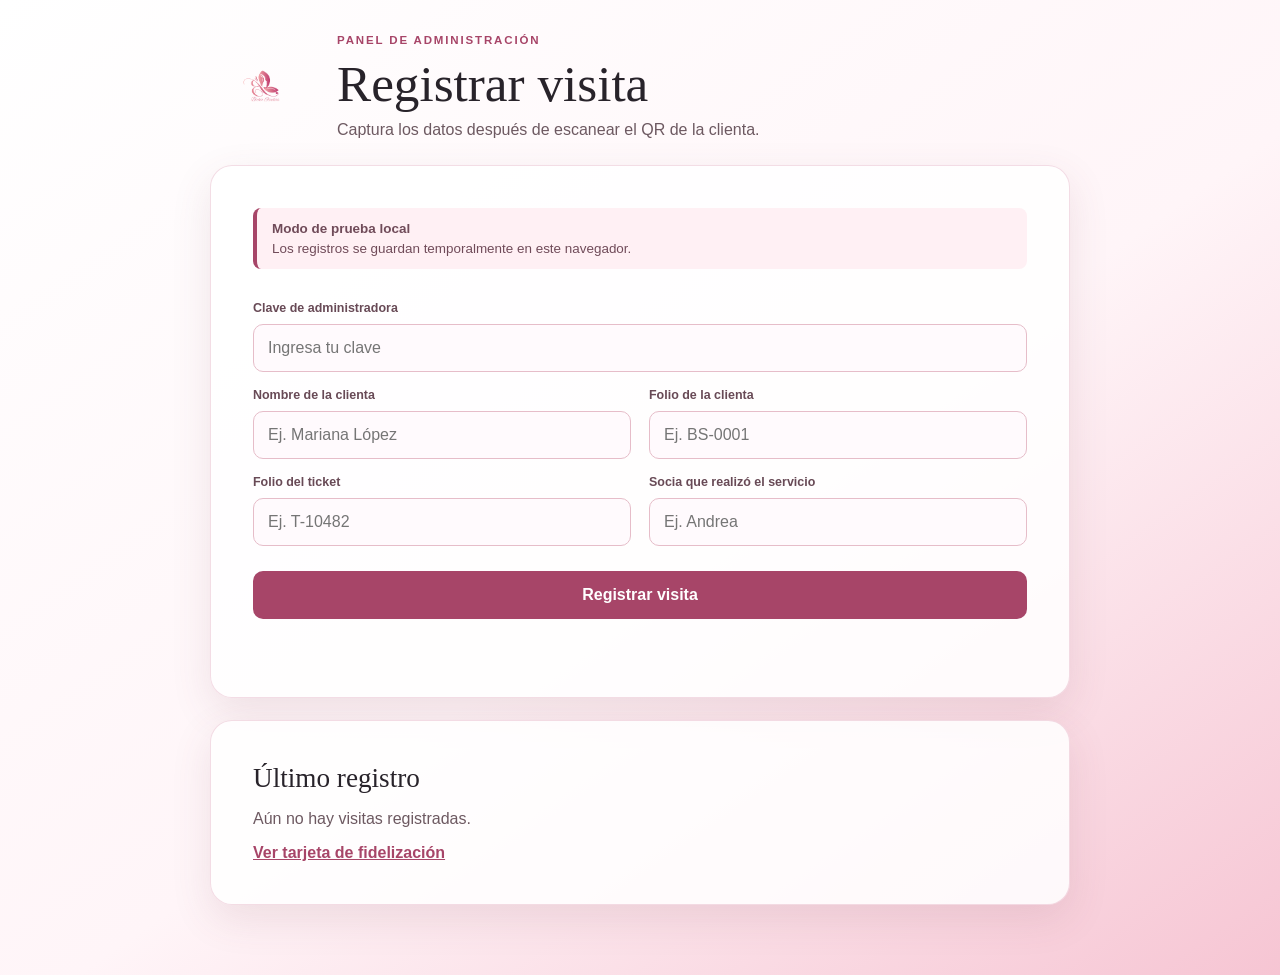
==== admin.html @ 4fb53526 "Publish Bicha Studios loyalty card" ====
<!doctype html>
<html lang="es"><head><meta charset="utf-8"><meta name="viewport" content="width=device-width, initial-scale=1"><meta name="theme-color" content="#f6c5d3"><title>Registro de visitas | Bicha Studios</title><link rel="stylesheet" href="admin.css"></head>
<body><main class="admin-shell"><header class="admin-header"><img src="LOGO BICHA.png" alt="Bicha Studios" class="logo"><div><p class="eyebrow">Panel de administración</p><h1>Registrar visita</h1><p>Captura los datos después de escanear el QR de la clienta.</p></div></header>
<section class="admin-card"><div class="notice"><strong>Modo de prueba local</strong><span>Los registros se guardan temporalmente en este navegador.</span></div><form id="adminForm"><label for="adminKey">Clave de administradora</label><input id="adminKey" name="adminKey" type="password" placeholder="Ingresa tu clave" required><div class="form-grid"><div><label for="clientName">Nombre de la clienta</label><input id="clientName" name="clientName" type="text" placeholder="Ej. Mariana López" required></div><div><label for="clientFolio">Folio de la clienta</label><input id="clientFolio" name="clientFolio" type="text" placeholder="Ej. BS-0001" required></div></div><div class="form-grid"><div><label for="ticket">Folio del ticket</label><input id="ticket" name="ticket" type="text" placeholder="Ej. T-10482" required></div><div><label for="partner">Socia que realizó el servicio</label><input id="partner" name="partner" type="text" placeholder="Ej. Andrea" required></div></div><button type="submit">Registrar visita</button><p id="message" class="message" role="status"></p></form></section><section class="last-registration" aria-live="polite"><h2>Último registro</h2><p id="lastRegistration">Aún no hay visitas registradas.</p><a href="index.html">Ver tarjeta de fidelización</a></section></main><script src="admin.js"></script></body></html>
---- admin.css ----
:root { --pink:#f6c5d3; --pink-dark:#a74568; --ink:#28232a; }
* { box-sizing:border-box; }
body { margin:0; min-width:320px; color:var(--ink); font-family:Arial,Helvetica,sans-serif; background:linear-gradient(145deg,#fff 0%,#fff5f8 55%,#f6c5d3 100%); }
.admin-shell { width:min(100%,900px); margin:auto; padding:34px 20px 70px; }
.admin-header { display:flex; align-items:center; gap:22px; margin-bottom:26px; }
.logo { width:105px; height:82px; object-fit:contain; mix-blend-mode:multiply; }
.eyebrow { margin:0 0 8px; color:var(--pink-dark); text-transform:uppercase; letter-spacing:.16em; font-size:.72rem; font-weight:700; }
h1,h2 { font-family:Georgia,serif; font-weight:500; } h1 { margin:0 0 8px; font-size:clamp(2rem,5vw,3.2rem); } h2 { margin:0 0 10px; font-size:1.7rem; }
.admin-header p:last-child { margin:0; color:#6d5961; }
.admin-card,.last-registration { padding:clamp(22px,5vw,42px); border:1px solid rgba(200,103,136,.22); border-radius:22px; background:rgba(255,255,255,.86); box-shadow:0 14px 40px rgba(125,65,84,.12); }
.notice { display:flex; flex-direction:column; gap:5px; margin-bottom:25px; padding:13px 15px; border-left:4px solid var(--pink-dark); border-radius:8px; background:#fff0f4; color:#704b59; font-size:.84rem; }
form { display:grid; gap:9px; } label { margin-top:7px; color:#684a56; font-size:.78rem; font-weight:700; }
.form-grid { display:grid; grid-template-columns:1fr 1fr; gap:18px; } .form-grid > div { display:grid; gap:9px; }
input { width:100%; padding:14px; border:1px solid #e6bdc9; border-radius:10px; outline:none; font:inherit; background:#fffafd; }
input:focus { border-color:var(--pink-dark); box-shadow:0 0 0 3px rgba(167,69,104,.13); }
button { margin-top:16px; padding:15px 20px; border:0; border-radius:10px; color:#fff; background:var(--pink-dark); font:inherit; font-weight:700; cursor:pointer; }
button:hover { background:#913b5c; } .message { min-height:22px; margin:5px 0 0; font-size:.85rem; }
.last-registration { margin-top:22px; } .last-registration p { color:#6d5961; } .last-registration a { color:var(--pink-dark); font-weight:700; }
@media (max-width:620px) { .admin-shell { padding:24px 12px 50px; } .admin-header { align-items:flex-start; gap:10px; } .logo { width:78px; height:65px; } .form-grid { grid-template-columns:1fr; gap:0; } }
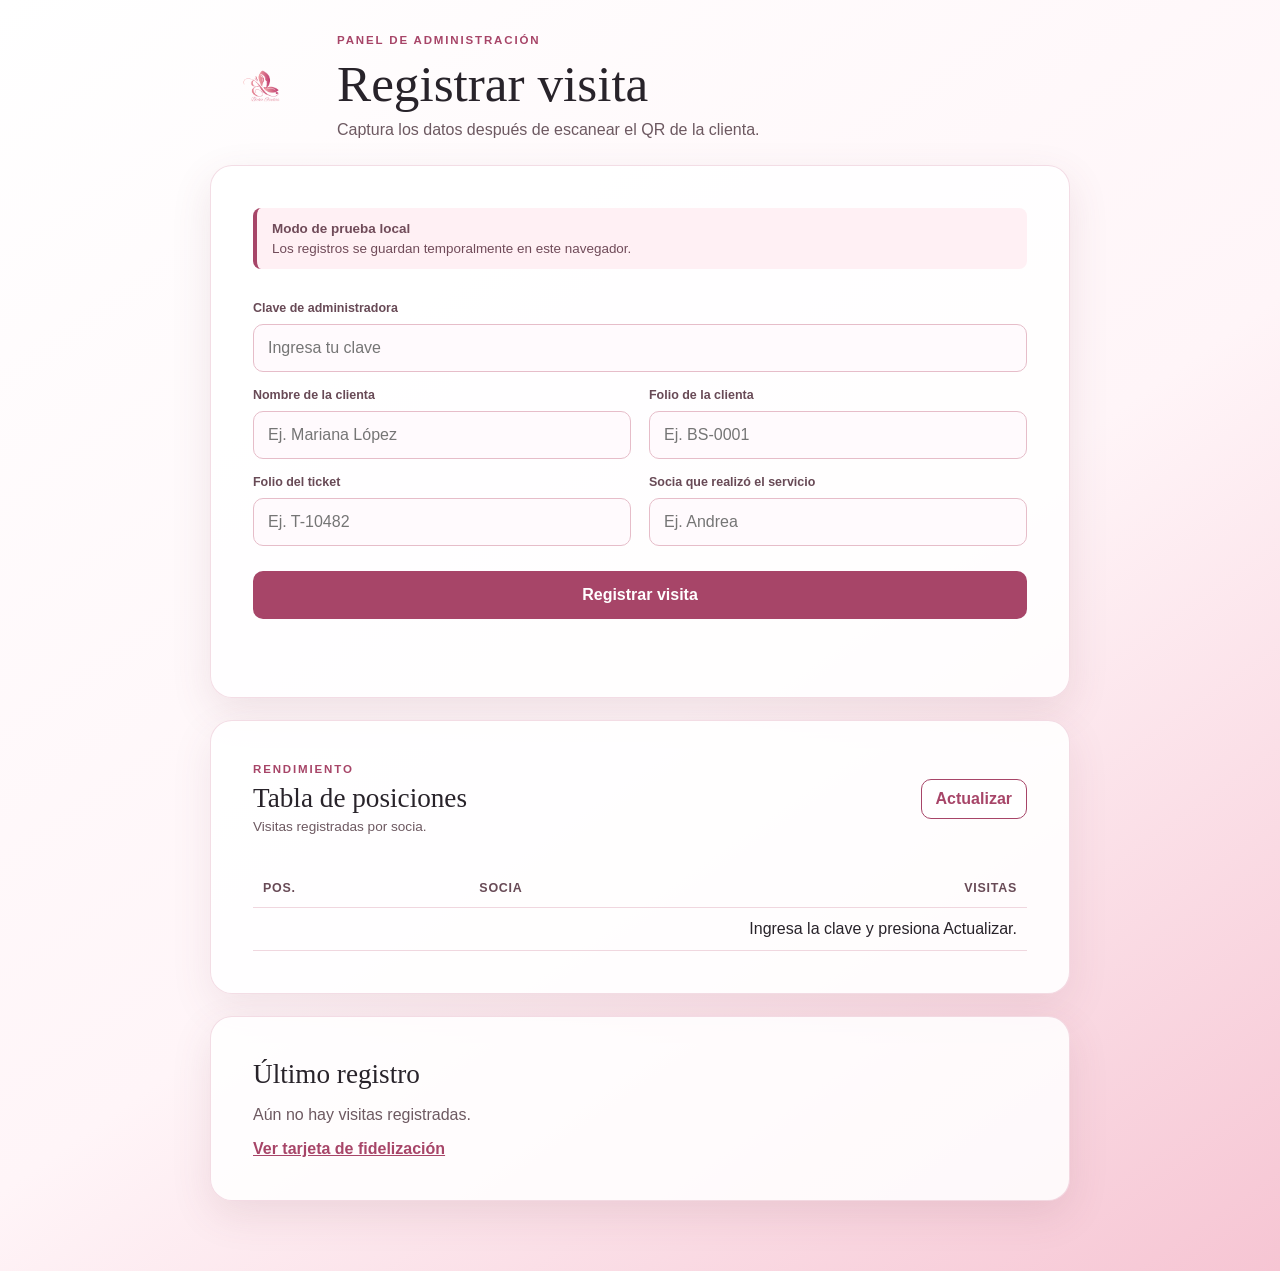
==== commit af3f4bf9: "Add four-stamp reward and admin leaderboard" ====
--- a/admin.html
+++ b/admin.html
@@ -1,4 +1,4 @@
 <!doctype html>
 <html lang="es"><head><meta charset="utf-8"><meta name="viewport" content="width=device-width, initial-scale=1"><meta name="theme-color" content="#f6c5d3"><title>Registro de visitas | Bicha Studios</title><link rel="stylesheet" href="admin.css"></head>
 <body><main class="admin-shell"><header class="admin-header"><img src="LOGO BICHA.png" alt="Bicha Studios" class="logo"><div><p class="eyebrow">Panel de administración</p><h1>Registrar visita</h1><p>Captura los datos después de escanear el QR de la clienta.</p></div></header>
-<section class="admin-card"><div class="notice"><strong>Modo de prueba local</strong><span>Los registros se guardan temporalmente en este navegador.</span></div><form id="adminForm"><label for="adminKey">Clave de administradora</label><input id="adminKey" name="adminKey" type="password" placeholder="Ingresa tu clave" required><div class="form-grid"><div><label for="clientName">Nombre de la clienta</label><input id="clientName" name="clientName" type="text" placeholder="Ej. Mariana López" required></div><div><label for="clientFolio">Folio de la clienta</label><input id="clientFolio" name="clientFolio" type="text" placeholder="Ej. BS-0001" required></div></div><div class="form-grid"><div><label for="ticket">Folio del ticket</label><input id="ticket" name="ticket" type="text" placeholder="Ej. T-10482" required></div><div><label for="partner">Socia que realizó el servicio</label><input id="partner" name="partner" type="text" placeholder="Ej. Andrea" required></div></div><button type="submit">Registrar visita</button><p id="message" class="message" role="status"></p></form></section><section class="last-registration" aria-live="polite"><h2>Último registro</h2><p id="lastRegistration">Aún no hay visitas registradas.</p><a href="index.html">Ver tarjeta de fidelización</a></section></main><script src="admin.js"></script></body></html>
+<section class="admin-card"><div class="notice"><strong>Modo de prueba local</strong><span>Los registros se guardan temporalmente en este navegador.</span></div><form id="adminForm"><label for="adminKey">Clave de administradora</label><input id="adminKey" name="adminKey" type="password" placeholder="Ingresa tu clave" required><div class="form-grid"><div><label for="clientName">Nombre de la clienta</label><input id="clientName" name="clientName" type="text" placeholder="Ej. Mariana López" required></div><div><label for="clientFolio">Folio de la clienta</label><input id="clientFolio" name="clientFolio" type="text" placeholder="Ej. BS-0001" required></div></div><div class="form-grid"><div><label for="ticket">Folio del ticket</label><input id="ticket" name="ticket" type="text" placeholder="Ej. T-10482" required></div><div><label for="partner">Socia que realizó el servicio</label><input id="partner" name="partner" type="text" placeholder="Ej. Andrea" required></div></div><button type="submit">Registrar visita</button><p id="message" class="message" role="status"></p></form></section><section class="leaderboard-card"><div class="leaderboard-head"><div><p class="eyebrow">Rendimiento</p><h2>Tabla de posiciones</h2><p>Visitas registradas por socia.</p></div><button id="refreshLeaderboard" type="button" class="secondary-button">Actualizar</button></div><p id="leaderboardMessage" class="message" role="status"></p><div class="table-wrap"><table><thead><tr><th>Pos.</th><th>Socia</th><th>Visitas</th></tr></thead><tbody id="leaderboardBody"><tr><td colspan="3">Ingresa la clave y presiona Actualizar.</td></tr></tbody></table></div></section><section class="last-registration" aria-live="polite"><h2>Último registro</h2><p id="lastRegistration">Aún no hay visitas registradas.</p><a href="index.html">Ver tarjeta de fidelización</a></section></main><script src="admin.js"></script></body></html>
--- a/admin.css
+++ b/admin.css
@@ -17,3 +17,5 @@
 button:hover { background:#913b5c; } .message { min-height:22px; margin:5px 0 0; font-size:.85rem; }
 .last-registration { margin-top:22px; } .last-registration p { color:#6d5961; } .last-registration a { color:var(--pink-dark); font-weight:700; }
 @media (max-width:620px) { .admin-shell { padding:24px 12px 50px; } .admin-header { align-items:flex-start; gap:10px; } .logo { width:78px; height:65px; } .form-grid { grid-template-columns:1fr; gap:0; } }
+
+.leaderboard-card{margin-top:22px;padding:clamp(22px,5vw,42px);border:1px solid rgba(200,103,136,.22);border-radius:22px;background:rgba(255,255,255,.9);box-shadow:0 14px 40px rgba(125,65,84,.1)}.leaderboard-head{display:flex;justify-content:space-between;align-items:center;gap:16px}.leaderboard-head h2{margin:0 0 5px}.leaderboard-head p:last-child{margin:0;color:#6d5961;font-size:.85rem}.secondary-button{margin:0;padding:10px 14px;background:#fff;color:var(--pink-dark);border:1px solid var(--pink-dark)}.secondary-button:hover{background:#fff0f4}.table-wrap{overflow-x:auto}table{width:100%;border-collapse:collapse;margin-top:8px}th,td{padding:12px 10px;border-bottom:1px solid #f0d7df;text-align:left}th{color:#684a56;font-size:.78rem;text-transform:uppercase;letter-spacing:.06em}td:last-child,th:last-child{text-align:right}.rank-number{font-weight:700;color:var(--pink-dark)}
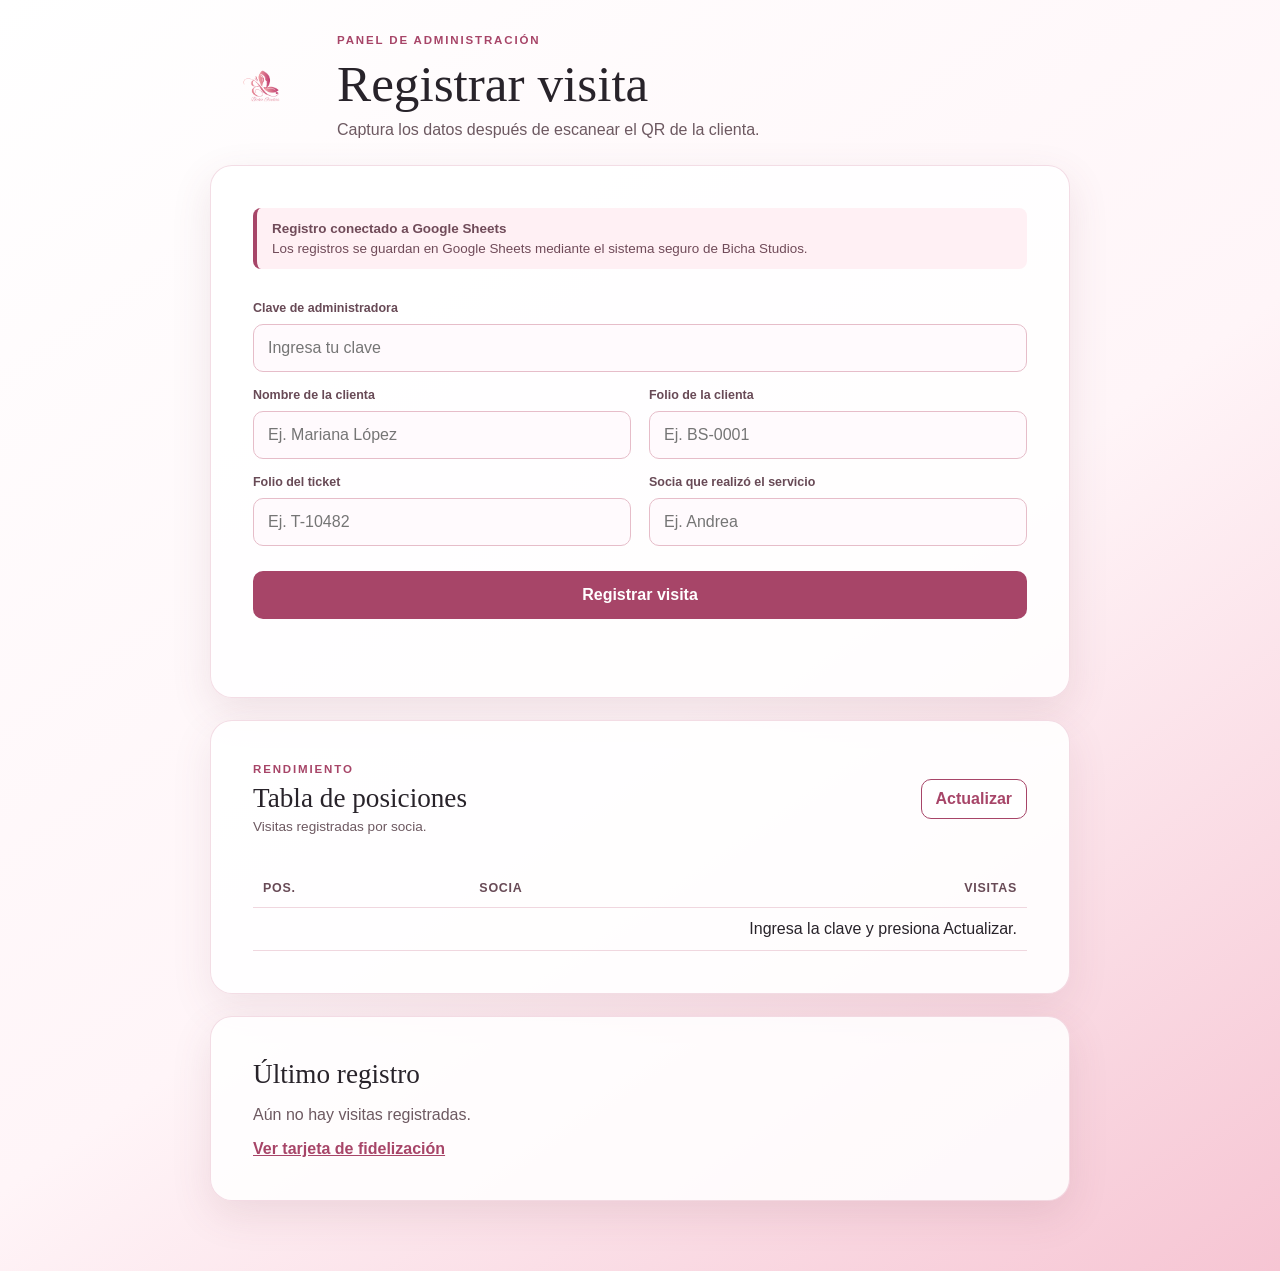
==== commit 0847461a: "Clarify that admin records are stored in Google Sheets" ====
--- a/admin.html
+++ b/admin.html
@@ -1,4 +1,4 @@
 <!doctype html>
 <html lang="es"><head><meta charset="utf-8"><meta name="viewport" content="width=device-width, initial-scale=1"><meta name="theme-color" content="#f6c5d3"><title>Registro de visitas | Bicha Studios</title><link rel="stylesheet" href="admin.css"></head>
 <body><main class="admin-shell"><header class="admin-header"><img src="LOGO BICHA.png" alt="Bicha Studios" class="logo"><div><p class="eyebrow">Panel de administración</p><h1>Registrar visita</h1><p>Captura los datos después de escanear el QR de la clienta.</p></div></header>
-<section class="admin-card"><div class="notice"><strong>Modo de prueba local</strong><span>Los registros se guardan temporalmente en este navegador.</span></div><form id="adminForm"><label for="adminKey">Clave de administradora</label><input id="adminKey" name="adminKey" type="password" placeholder="Ingresa tu clave" required><div class="form-grid"><div><label for="clientName">Nombre de la clienta</label><input id="clientName" name="clientName" type="text" placeholder="Ej. Mariana López" required></div><div><label for="clientFolio">Folio de la clienta</label><input id="clientFolio" name="clientFolio" type="text" placeholder="Ej. BS-0001" required></div></div><div class="form-grid"><div><label for="ticket">Folio del ticket</label><input id="ticket" name="ticket" type="text" placeholder="Ej. T-10482" required></div><div><label for="partner">Socia que realizó el servicio</label><input id="partner" name="partner" type="text" placeholder="Ej. Andrea" required></div></div><button type="submit">Registrar visita</button><p id="message" class="message" role="status"></p></form></section><section class="leaderboard-card"><div class="leaderboard-head"><div><p class="eyebrow">Rendimiento</p><h2>Tabla de posiciones</h2><p>Visitas registradas por socia.</p></div><button id="refreshLeaderboard" type="button" class="secondary-button">Actualizar</button></div><p id="leaderboardMessage" class="message" role="status"></p><div class="table-wrap"><table><thead><tr><th>Pos.</th><th>Socia</th><th>Visitas</th></tr></thead><tbody id="leaderboardBody"><tr><td colspan="3">Ingresa la clave y presiona Actualizar.</td></tr></tbody></table></div></section><section class="last-registration" aria-live="polite"><h2>Último registro</h2><p id="lastRegistration">Aún no hay visitas registradas.</p><a href="index.html">Ver tarjeta de fidelización</a></section></main><script src="admin.js"></script></body></html>
+<section class="admin-card"><div class="notice"><strong>Registro conectado a Google Sheets</strong><span>Los registros se guardan en Google Sheets mediante el sistema seguro de Bicha Studios.</span></div><form id="adminForm"><label for="adminKey">Clave de administradora</label><input id="adminKey" name="adminKey" type="password" placeholder="Ingresa tu clave" required><div class="form-grid"><div><label for="clientName">Nombre de la clienta</label><input id="clientName" name="clientName" type="text" placeholder="Ej. Mariana López" required></div><div><label for="clientFolio">Folio de la clienta</label><input id="clientFolio" name="clientFolio" type="text" placeholder="Ej. BS-0001" required></div></div><div class="form-grid"><div><label for="ticket">Folio del ticket</label><input id="ticket" name="ticket" type="text" placeholder="Ej. T-10482" required></div><div><label for="partner">Socia que realizó el servicio</label><input id="partner" name="partner" type="text" placeholder="Ej. Andrea" required></div></div><button type="submit">Registrar visita</button><p id="message" class="message" role="status"></p></form></section><section class="leaderboard-card"><div class="leaderboard-head"><div><p class="eyebrow">Rendimiento</p><h2>Tabla de posiciones</h2><p>Visitas registradas por socia.</p></div><button id="refreshLeaderboard" type="button" class="secondary-button">Actualizar</button></div><p id="leaderboardMessage" class="message" role="status"></p><div class="table-wrap"><table><thead><tr><th>Pos.</th><th>Socia</th><th>Visitas</th></tr></thead><tbody id="leaderboardBody"><tr><td colspan="3">Ingresa la clave y presiona Actualizar.</td></tr></tbody></table></div></section><section class="last-registration" aria-live="polite"><h2>Último registro</h2><p id="lastRegistration">Aún no hay visitas registradas.</p><a href="index.html">Ver tarjeta de fidelización</a></section></main><script src="admin.js"></script></body></html>
